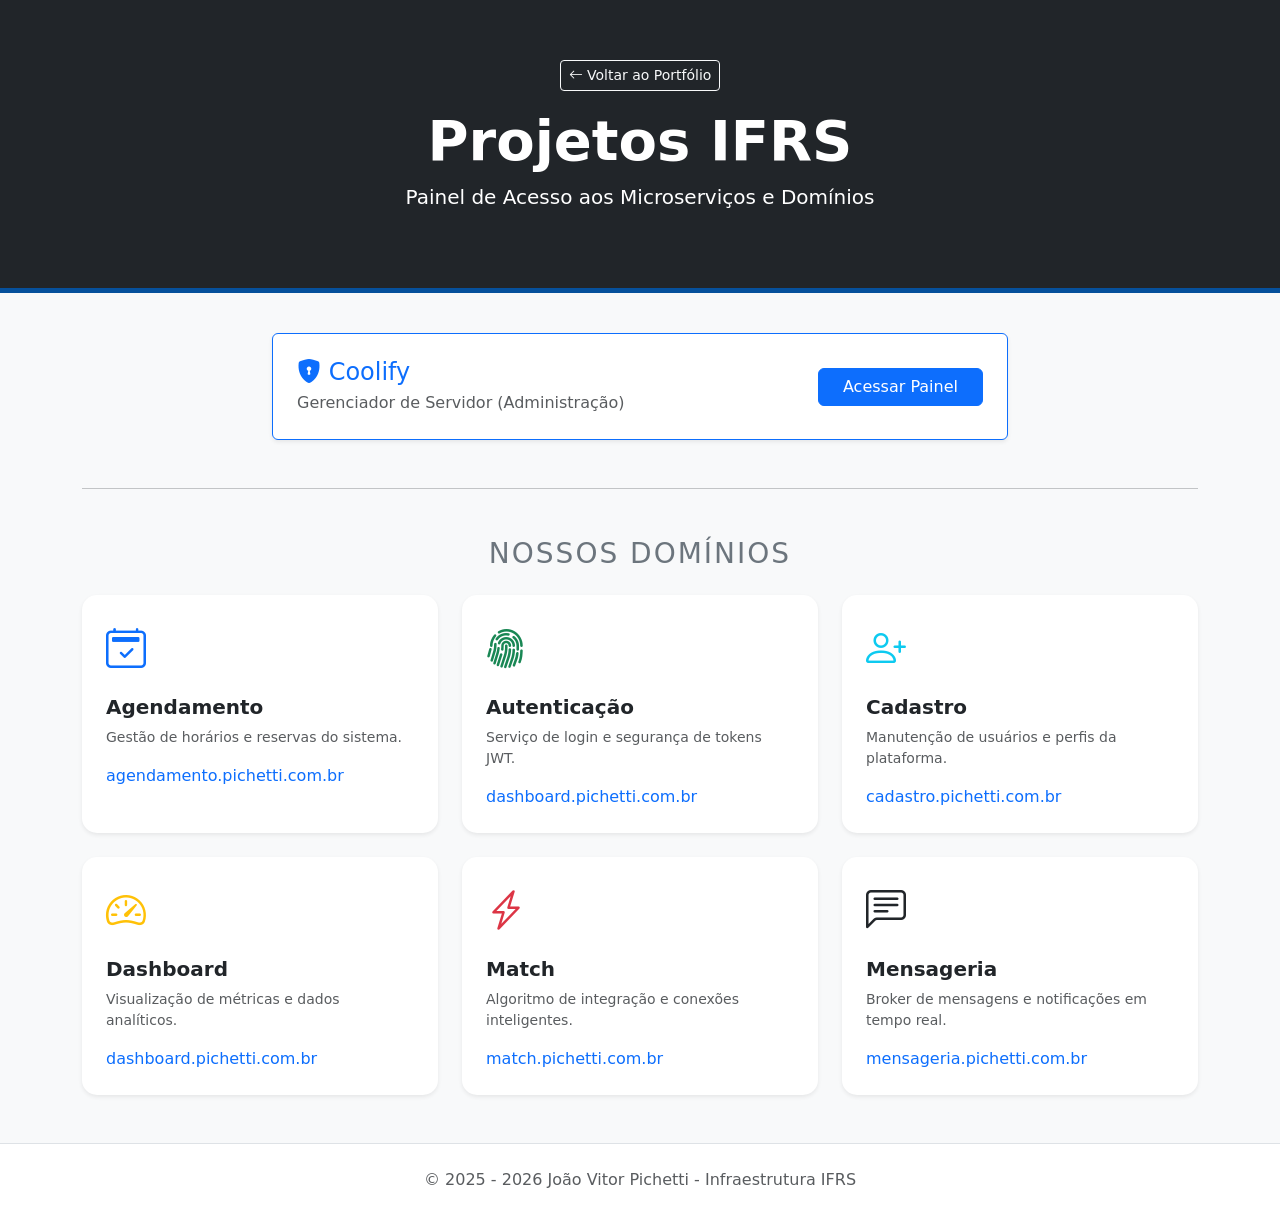
==== ifrs.html @ d94e5e07 "Add initial HTML structure for IFRS projects page" ====
<!doctype html>
<html lang="pt-br">

<head>
    <meta charset="utf-8">
    <meta name="viewport" content="width=device-width, initial-scale=1">
    <title>Projetos IFRS</title>
    <link rel="icon" type="image/x-icon" href="img/jp.ico">
    <link href="https://cdn.jsdelivr.net/npm/bootstrap@5.3.3/dist/css/bootstrap.min.css" rel="stylesheet">
    <link rel="stylesheet" href="https://cdn.jsdelivr.net/npm/bootstrap-icons@1.11.3/font/bootstrap-icons.min.css">
    <link rel="stylesheet" href="meuCSS.css">
    <style>
        body {

            background-color: #f8f9fa;

        }

        .card-service {

            transition: transform 0.2s;

            border: none;

            border-radius: 15px;

        }

        .card-service:hover {

            transform: translateY(-5px);

            box-shadow: 0 10px 20px rgba(0,0,0,0.1) !important;

        }

        .header-section {

            background: #212529;

            color: white;

            padding: 60px 0;

            margin-bottom: 40px;

            border-bottom: 5px solid #06509b;

        }

    </style>

</head>


<body>

<header class="header-section text-center">
    <div class="container">
        <a href="index.html" class="btn btn-outline-light btn-sm mb-3">
            <i class="bi bi-arrow-left"></i> Voltar ao Portfólio
       </a>

        <h1 class="display-4 fw-bold">Projetos IFRS</h1>
        <p class="lead">Painel de Acesso aos Microserviços e Domínios</p>

    </div>

</header>



<div class="container mb-5">

    <div class="row justify-content-center mb-5">
        <div class="col-md-8">
            <div class="card shadow-sm border-primary">
                <div class="card-body d-flex align-items-center justify-content-between p-4">
                    <div>
                        <h4 class="card-title mb-1 text-primary"><i class="bi bi-shield-lock-fill"></i> Coolify</h4>
                        <p class="card-text text-muted mb-0">Gerenciador de Servidor (Administração)</p>
                    </div>
                    <a href="https://administrador.pichetti.com.br" target="_blank" class="btn btn-primary px-4">
                        Acessar Painel
                    </a>
                </div>
            </div>
        </div>
    </div>

    <hr class="my-5">



    <h3 class="text-center mb-4 text-secondary text-uppercase" style="letter-spacing: 2px;">Nossos Domínios</h3>
    <div class="row row-cols-1 row-cols-md-2 row-cols-lg-3 g-4">
        <div class="col">
            <div class="card h-100 shadow-sm card-service">
                <div class="card-body p-4">
                    <div class="icon-box mb-3 text-primary">
                        <i class="bi bi-calendar2-check fs-1"></i>
                    </div>
                    <h5 class="fw-bold">Agendamento</h5>
                    <p class="text-muted small">Gestão de horários e reservas do sistema.</p>
                    <a href="https://agendamento.pichetti.com.br" target="_blank" class="stretched-link text-decoration-none">
                        agendamento.pichetti.com.br
                    </a>
                </div>
            </div>
        </div>


        <div class="col">
            <div class="card h-100 shadow-sm card-service">
                <div class="card-body p-4">
                    <div class="icon-box mb-3 text-success">
                        <i class="bi bi-fingerprint fs-1"></i>
                    </div>
                    <h5 class="fw-bold">Autenticação</h5>
                    <p class="text-muted small">Serviço de login e segurança de tokens JWT.</p>
                    <a href="https://dashboard.pichetti.com.br" target="_blank" class="stretched-link text-decoration-none">
                        dashboard.pichetti.com.br
                    </a>
                </div>
            </div>
        </div>


        <div class="col">
            <div class="card h-100 shadow-sm card-service">
                <div class="card-body p-4">
                    <div class="icon-box mb-3 text-info">
                        <i class="bi bi-person-plus fs-1"></i>
                    </div>
                    <h5 class="fw-bold">Cadastro</h5>
                    <p class="text-muted small">Manutenção de usuários e perfis da plataforma.</p>
                    <a href="https://cadastro.pichetti.com.br" target="_blank" class="stretched-link text-decoration-none">
                        cadastro.pichetti.com.br
                    </a>
                </div>
            </div>
        </div>


        <div class="col">
            <div class="card h-100 shadow-sm card-service">
                <div class="card-body p-4">
                    <div class="icon-box mb-3 text-warning">
                        <i class="bi bi-speedometer2 fs-1"></i>
                    </div>
                    <h5 class="fw-bold">Dashboard</h5>
                    <p class="text-muted small">Visualização de métricas e dados analíticos.</p>
                    <a href="https://dashboard.pichetti.com.br" target="_blank" class="stretched-link text-decoration-none">
                        dashboard.pichetti.com.br
                    </a>
                </div>
            </div>
        </div>


        <div class="col">
            <div class="card h-100 shadow-sm card-service">
                <div class="card-body p-4">
                    <div class="icon-box mb-3 text-danger">
                        <i class="bi bi-lightning-charge fs-1"></i>
                    </div>
                    <h5 class="fw-bold">Match</h5>
                    <p class="text-muted small">Algoritmo de integração e conexões inteligentes.</p>
                    <a href="https://match.pichetti.com.br" target="_blank" class="stretched-link text-decoration-none">
                        match.pichetti.com.br
                    </a>
                </div>
            </div>
        </div>


        <div class="col">
            <div class="card h-100 shadow-sm card-service">
                <div class="card-body p-4">
                    <div class="icon-box mb-3 text-dark">
                        <i class="bi bi-chat-left-text fs-1"></i>
                    </div>
                    <h5 class="fw-bold">Mensageria</h5>
                    <p class="text-muted small">Broker de mensagens e notificações em tempo real.</p>
                    <a href="https://mensageria.pichetti.com.br" target="_blank" class="stretched-link text-decoration-none">
                        mensageria.pichetti.com.br
                    </a>
                </div>
            </div>
        </div>
    </div>

</div>



<footer class="text-center py-4 bg-white border-top">
    <p class="mb-0 text-muted">© 2025 - 2026 João Vitor Pichetti - Infraestrutura IFRS</p>
</footer>


<script src="https://cdn.jsdelivr.net/npm/bootstrap@5.3.3/dist/js/bootstrap.bundle.min.js"></script>

</body>

</html>
---- meuCSS.css ----
section {
    margin-bottom: 40px;
}

.projects {
    display: grid;
    grid-template-columns: repeat(auto-fit, minmax(300px, 1fr));
    gap: 20px;
}

.project {
    background-color: #fff;
    border: 1px solid #ddd;
    border-radius: 8px;
    padding: 20px;
    box-shadow: 0 4px 6px rgba(0, 0, 0, 0.1);
    transition: transform 0.3s;
}

.project:hover {
    transform: translateY(-5px);
}

.project img {
    width: 100%;
    border-radius: 8px;
    margin-bottom: 15px;
}

.linha {
    height: 2px;
    color: #212529;
    background-color: #212529;
}
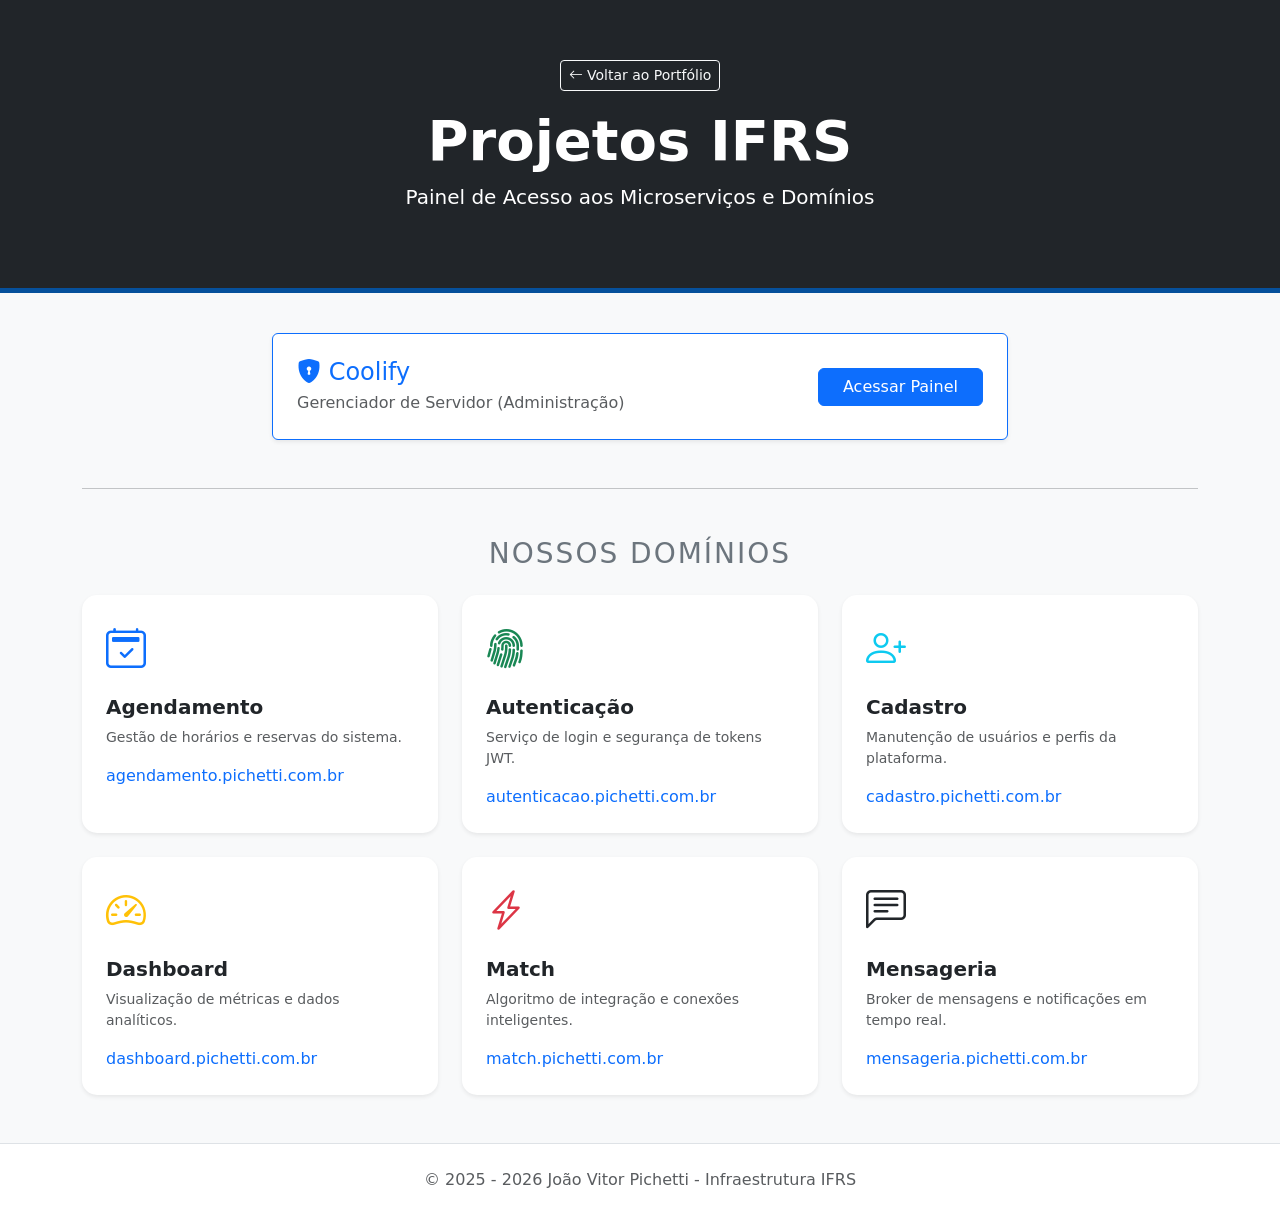
==== commit 7fab855b: "Update authentication link to new URL" ====
--- a/ifrs.html
+++ b/ifrs.html
@@ -118,8 +118,8 @@
                     </div>
                     <h5 class="fw-bold">Autenticação</h5>
                     <p class="text-muted small">Serviço de login e segurança de tokens JWT.</p>
-                    <a href="https://dashboard.pichetti.com.br" target="_blank" class="stretched-link text-decoration-none">
-                        dashboard.pichetti.com.br
+                    <a href="https://autenticacao.pichetti.com.br" target="_blank" class="stretched-link text-decoration-none">
+                        autenticacao.pichetti.com.br
                     </a>
                 </div>
             </div>
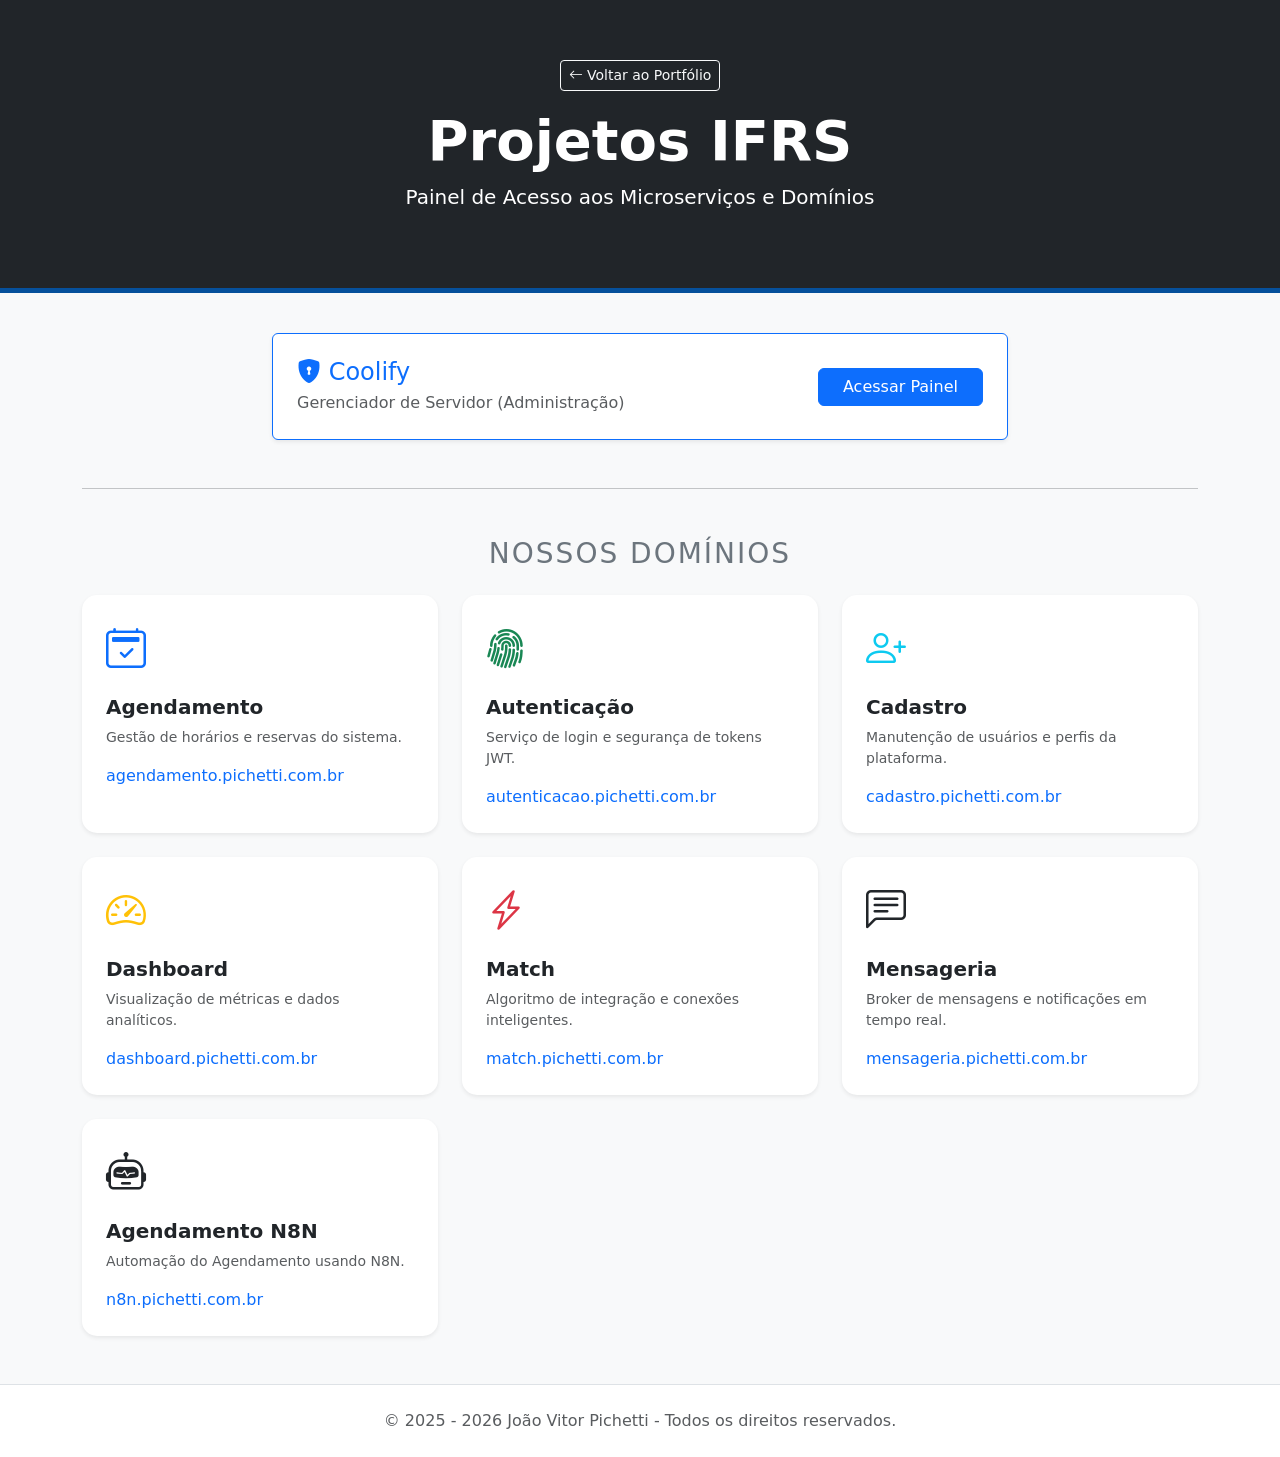
==== commit 52963893: "Update footer text and add N8N scheduling section" ====
--- a/ifrs.html
+++ b/ifrs.html
@@ -188,6 +188,23 @@
                 </div>
             </div>
         </div>
+
+
+        <div class="col">
+            <div class="card h-100 shadow-sm card-service">
+                <div class="card-body p-4">
+                    <div class="icon-box mb-3 text-dark">
+                        <i class="bi bi-robot fs-1"></i>
+                    </div>
+                    <h5 class="fw-bold">Agendamento N8N</h5>
+                    <p class="text-muted small">Automação do Agendamento usando N8N.</p>
+                    <a href="https://n8n.pichetti.com.br" target="_blank" class="stretched-link text-decoration-none">
+                        n8n.pichetti.com.br
+                    </a>
+                </div>
+            </div>
+        </div>
+        
     </div>
 
 </div>
@@ -195,7 +212,7 @@
 
 
 <footer class="text-center py-4 bg-white border-top">
-    <p class="mb-0 text-muted">© 2025 - 2026 João Vitor Pichetti - Infraestrutura IFRS</p>
+    <p class="mb-0 text-muted">© 2025 - 2026 João Vitor Pichetti - Todos os direitos reservados.</p>
 </footer>
 
 
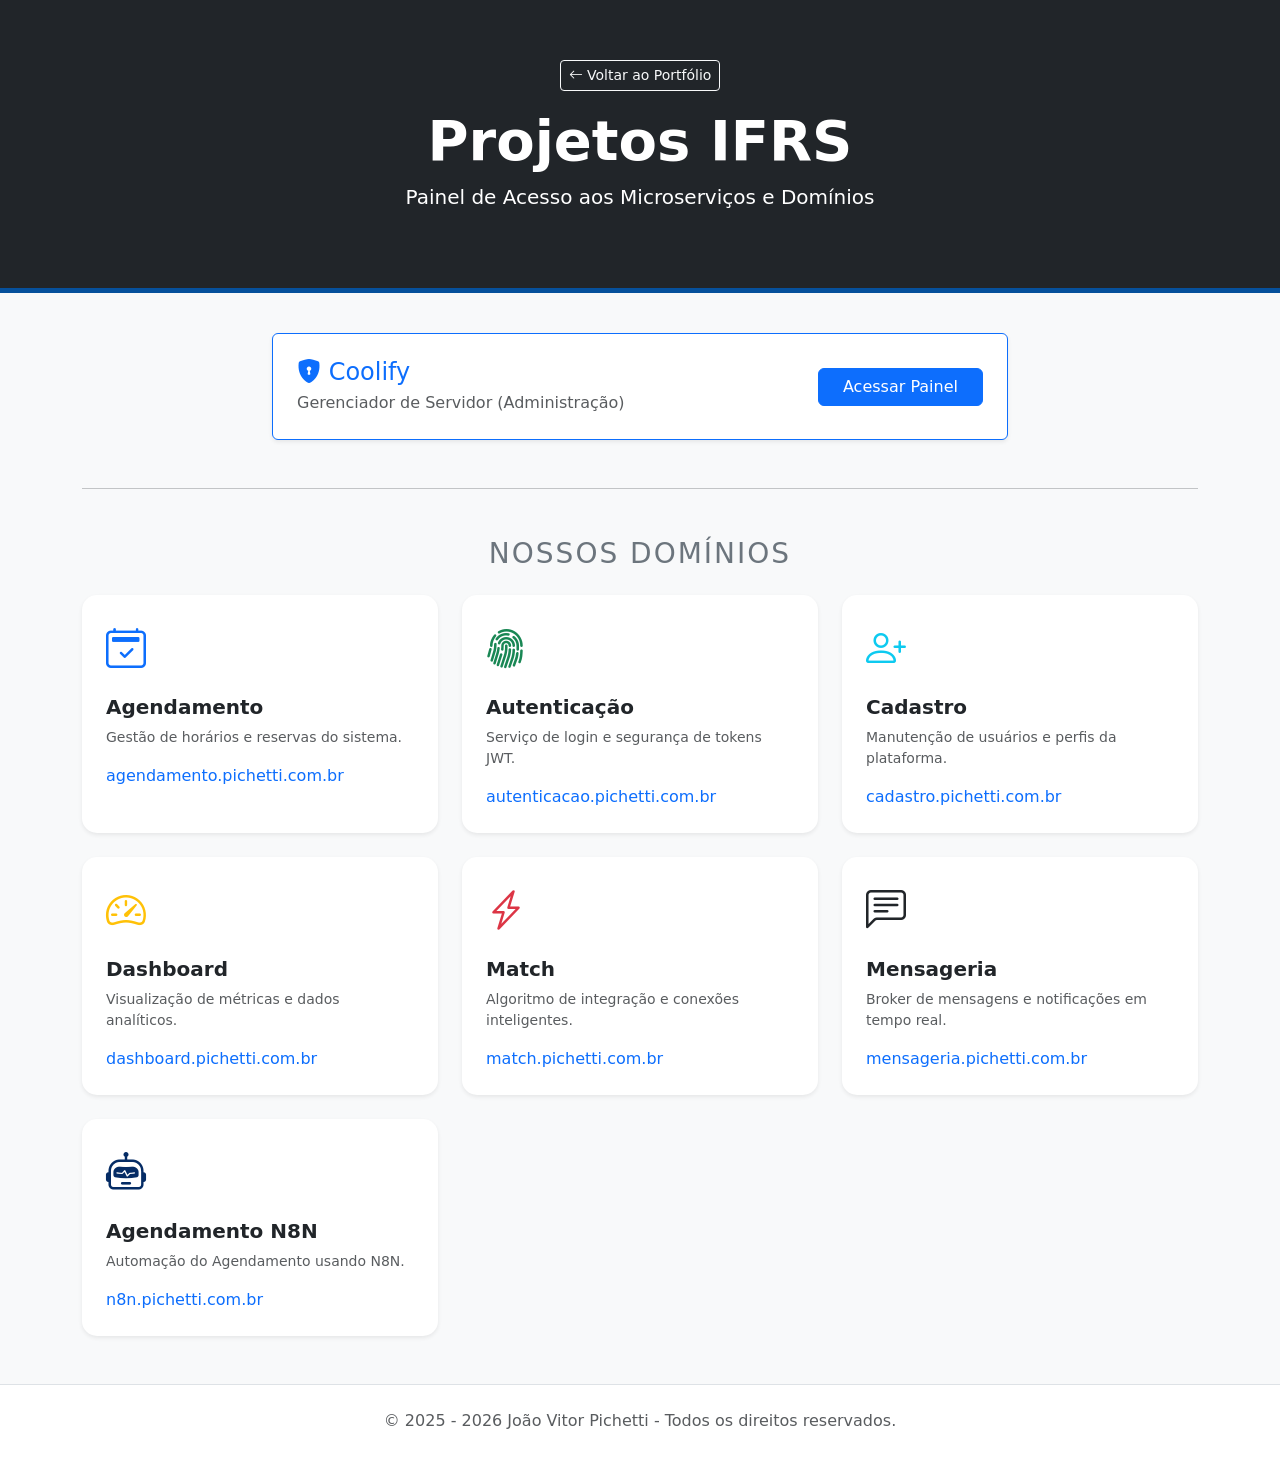
==== commit aab920e0: "Change icon box text color from dark to primary" ====
--- a/ifrs.html
+++ b/ifrs.html
@@ -193,7 +193,7 @@
         <div class="col">
             <div class="card h-100 shadow-sm card-service">
                 <div class="card-body p-4">
-                    <div class="icon-box mb-3 text-dark">
+                    <div class="icon-box mb-3 text-primary-emphasis">
                         <i class="bi bi-robot fs-1"></i>
                     </div>
                     <h5 class="fw-bold">Agendamento N8N</h5>
